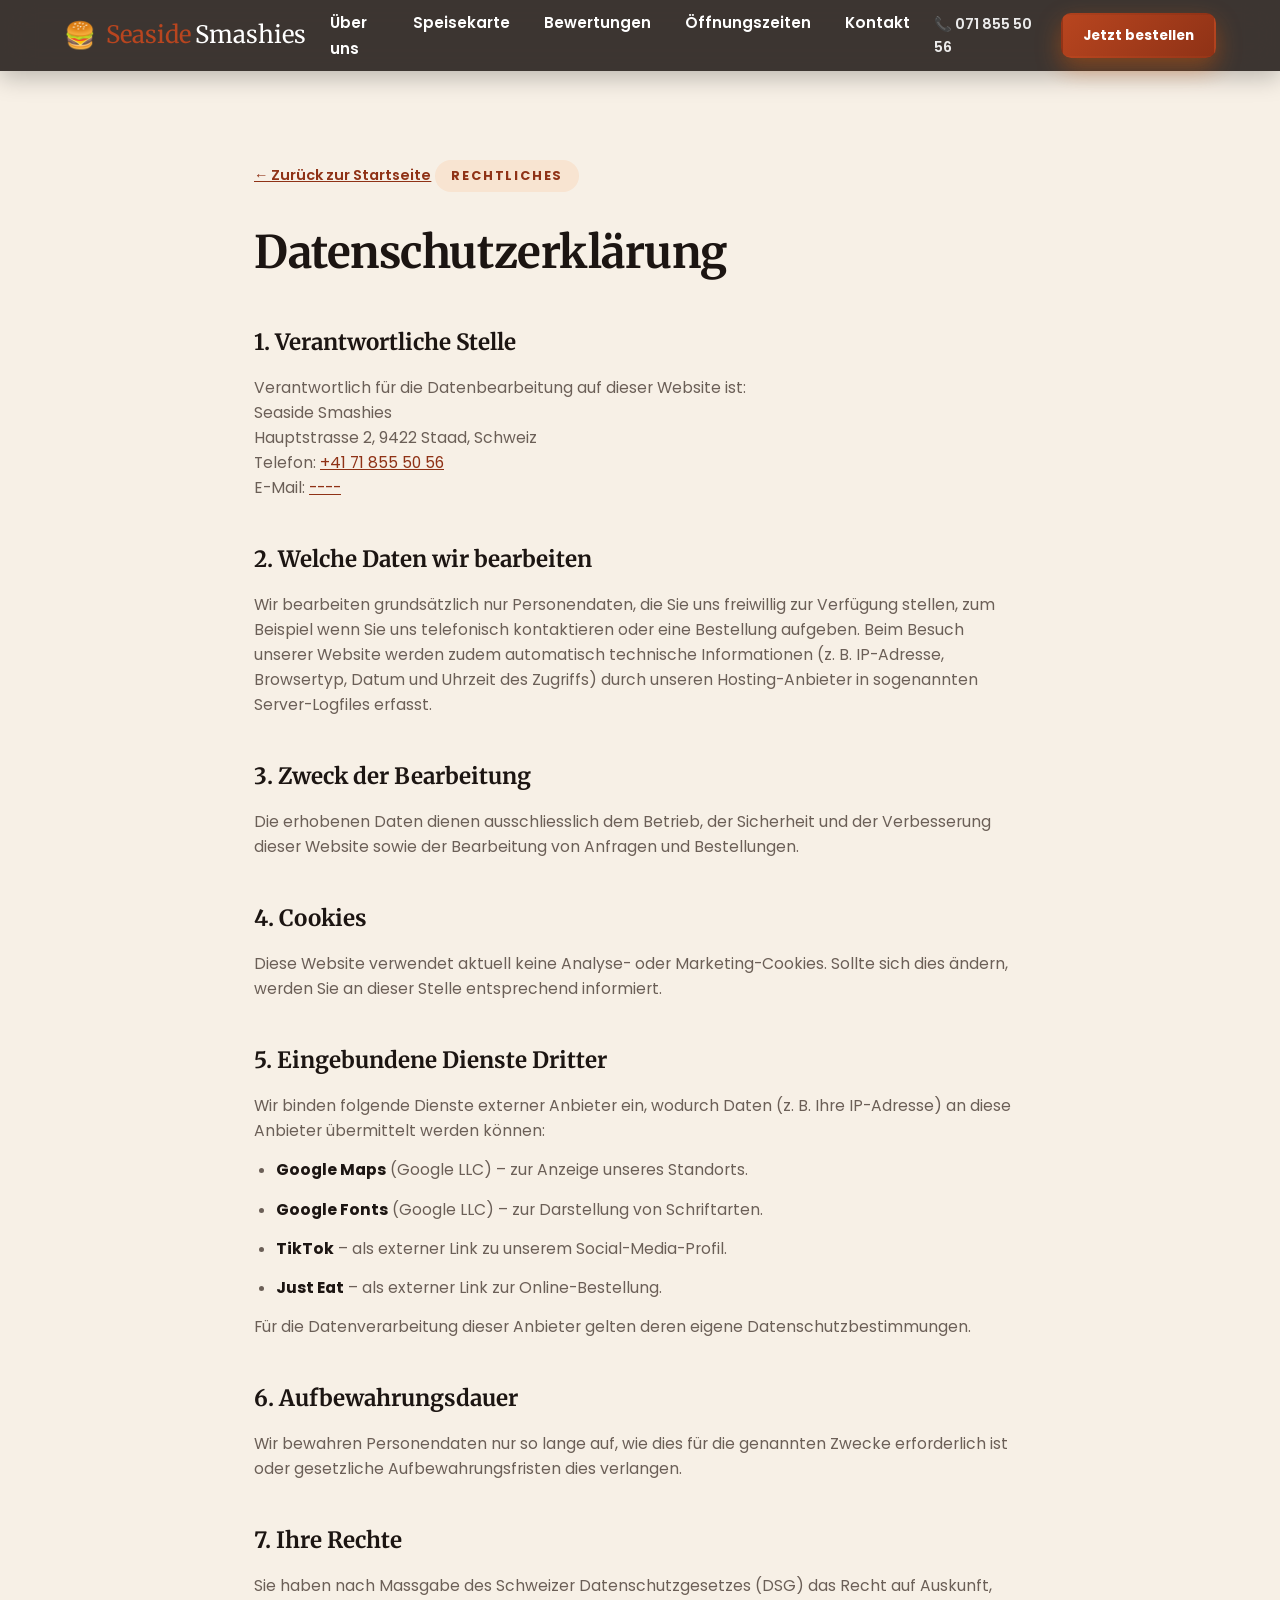
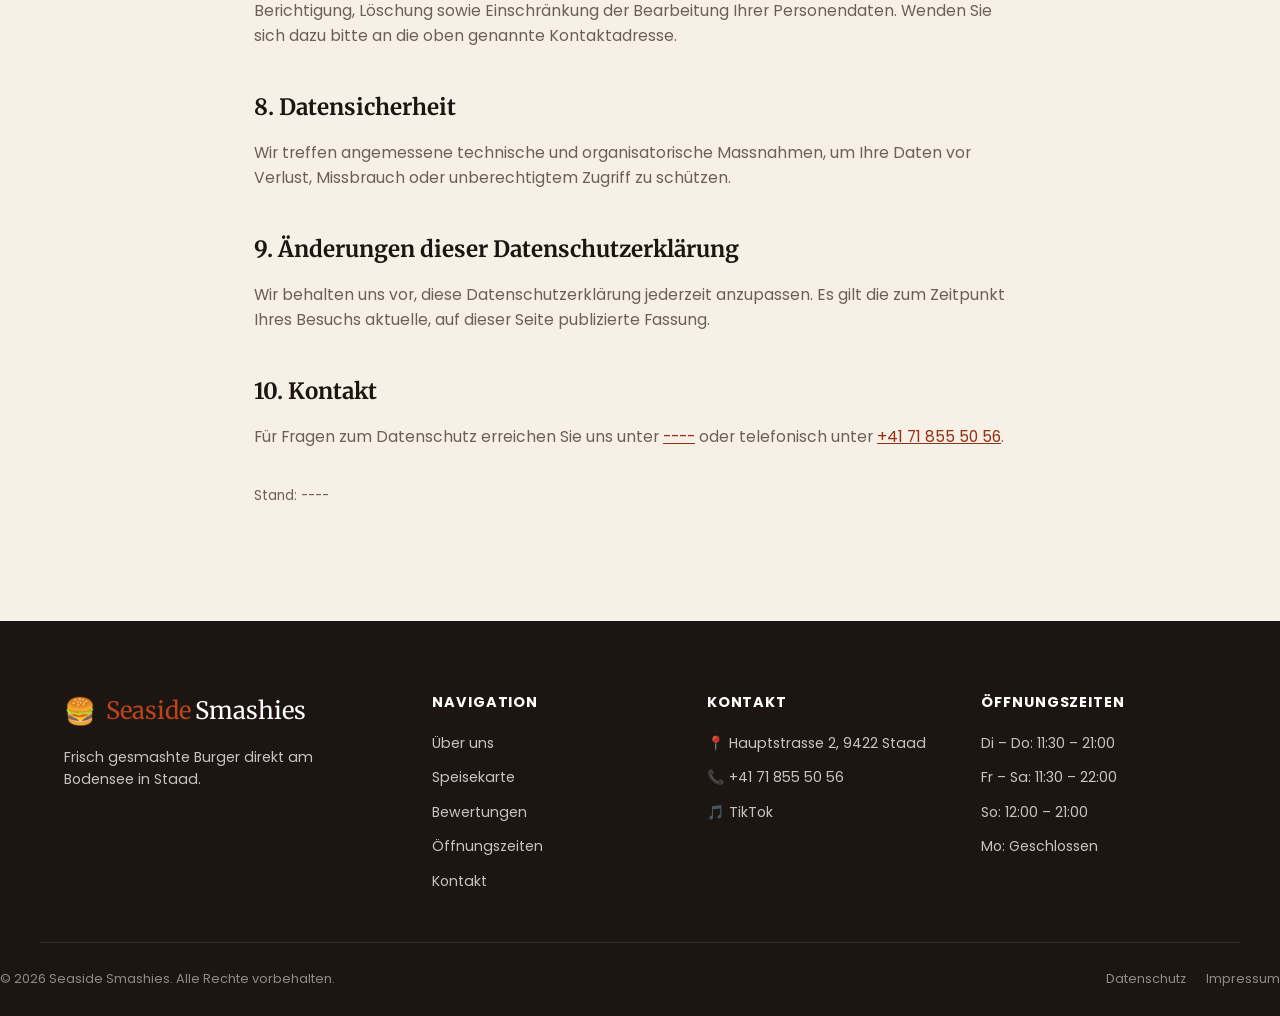
==== datenschutz.html @ 1e84d718 "Add files via upload" ====
<!DOCTYPE html>
<html lang="de">
<head>
  <meta charset="UTF-8" />
  <meta name="viewport" content="width=device-width, initial-scale=1.0" />
  <title>Datenschutzerklärung – Seaside Smashies</title>
  <meta name="description" content="Datenschutzerklärung von Seaside Smashies, Staad, Schweiz." />
  <meta name="robots" content="noindex, follow" />

  <meta name="theme-color" content="#B8451F" />
  <link rel="icon" type="image/svg+xml" href="assets/img/favicon.svg" />

  <link rel="preconnect" href="https://fonts.googleapis.com" />
  <link rel="preconnect" href="https://fonts.gstatic.com" crossorigin />
  <link href="https://fonts.googleapis.com/css2?family=Merriweather:wght@400;700;900&family=Poppins:wght@400;500;600;700;800&display=swap" rel="stylesheet" />

  <link rel="stylesheet" href="assets/css/style.css" />
</head>
<body>

  <!-- ============ HEADER / NAV ============ -->
  <header class="site-header header-solid" id="siteHeader">
    <div class="container header-inner">
      <a href="index.html#top" class="brand">
        <span class="brand-mark">🍔</span>
        <span class="brand-text"><span>Seaside</span>Smashies</span>
      </a>

      <nav class="main-nav" id="mainNav">
        <ul>
          <li><a href="index.html#ueber-uns" class="nav-link">Über uns</a></li>
          <li><a href="index.html#speisekarte" class="nav-link">Speisekarte</a></li>
          <li><a href="index.html#bewertungen" class="nav-link">Bewertungen</a></li>
          <li><a href="index.html#oeffnungszeiten" class="nav-link">Öffnungszeiten</a></li>
          <li><a href="index.html#kontakt" class="nav-link">Kontakt</a></li>
        </ul>
        <a href="index.html#kontakt" class="btn btn-primary mobile-nav-cta">🔥 Jetzt bestellen</a>
      </nav>

      <div class="header-actions">
        <a href="tel:+41718555056" class="header-phone">📞 071 855 50 56</a>
        <a href="index.html#kontakt" class="btn btn-primary btn-sm header-cta">Jetzt bestellen</a>
        <button class="nav-toggle" id="navToggle" aria-label="Menü öffnen" aria-expanded="false">
          <span></span><span></span><span></span>
        </button>
      </div>
    </div>
  </header>

  <!-- ============ DATENSCHUTZ ============ -->
  <section class="legal-page">
    <div class="container">
      <a href="index.html" class="legal-back">← Zurück zur Startseite</a>
      <span class="eyebrow">Rechtliches</span>
      <h1>Datenschutzerklärung</h1>

      <h2>1. Verantwortliche Stelle</h2>
      <p>
        Verantwortlich für die Datenbearbeitung auf dieser Website ist:<br />
        Seaside Smashies<br />
        Hauptstrasse 2, 9422 Staad, Schweiz<br />
        Telefon: <a href="tel:+41718555056">+41 71 855 50 56</a><br />
        E-Mail: <a href="mailto:----">----</a>
      </p>

      <h2>2. Welche Daten wir bearbeiten</h2>
      <p>
        Wir bearbeiten grundsätzlich nur Personendaten, die Sie uns freiwillig zur
        Verfügung stellen, zum Beispiel wenn Sie uns telefonisch kontaktieren oder eine
        Bestellung aufgeben. Beim Besuch unserer Website werden zudem automatisch
        technische Informationen (z. B. IP-Adresse, Browsertyp, Datum und Uhrzeit des
        Zugriffs) durch unseren Hosting-Anbieter in sogenannten Server-Logfiles
        erfasst.
      </p>

      <h2>3. Zweck der Bearbeitung</h2>
      <p>
        Die erhobenen Daten dienen ausschliesslich dem Betrieb, der Sicherheit und der
        Verbesserung dieser Website sowie der Bearbeitung von Anfragen und
        Bestellungen.
      </p>

      <h2>4. Cookies</h2>
      <p>
        Diese Website verwendet aktuell keine Analyse- oder Marketing-Cookies. Sollte
        sich dies ändern, werden Sie an dieser Stelle entsprechend informiert.
      </p>

      <h2>5. Eingebundene Dienste Dritter</h2>
      <p>
        Wir binden folgende Dienste externer Anbieter ein, wodurch Daten (z. B. Ihre
        IP-Adresse) an diese Anbieter übermittelt werden können:
      </p>
      <ul>
        <li><strong>Google Maps</strong> (Google LLC) – zur Anzeige unseres Standorts.</li>
        <li><strong>Google Fonts</strong> (Google LLC) – zur Darstellung von Schriftarten.</li>
        <li><strong>TikTok</strong> – als externer Link zu unserem Social-Media-Profil.</li>
        <li><strong>Just Eat</strong> – als externer Link zur Online-Bestellung.</li>
      </ul>
      <p>
        Für die Datenverarbeitung dieser Anbieter gelten deren eigene
        Datenschutzbestimmungen.
      </p>

      <h2>6. Aufbewahrungsdauer</h2>
      <p>
        Wir bewahren Personendaten nur so lange auf, wie dies für die genannten Zwecke
        erforderlich ist oder gesetzliche Aufbewahrungsfristen dies verlangen.
      </p>

      <h2>7. Ihre Rechte</h2>
      <p>
        Sie haben nach Massgabe des Schweizer Datenschutzgesetzes (DSG) das Recht auf
        Auskunft, Berichtigung, Löschung sowie Einschränkung der Bearbeitung Ihrer
        Personendaten. Wenden Sie sich dazu bitte an die oben genannte Kontaktadresse.
      </p>

      <h2>8. Datensicherheit</h2>
      <p>
        Wir treffen angemessene technische und organisatorische Massnahmen, um Ihre
        Daten vor Verlust, Missbrauch oder unberechtigtem Zugriff zu schützen.
      </p>

      <h2>9. Änderungen dieser Datenschutzerklärung</h2>
      <p>
        Wir behalten uns vor, diese Datenschutzerklärung jederzeit anzupassen. Es gilt
        die zum Zeitpunkt Ihres Besuchs aktuelle, auf dieser Seite publizierte Fassung.
      </p>

      <h2>10. Kontakt</h2>
      <p>
        Für Fragen zum Datenschutz erreichen Sie uns unter
        <a href="mailto:----">----</a> oder telefonisch unter
        <a href="tel:+41718555056">+41 71 855 50 56</a>.
      </p>

      <p style="margin-top: 36px; font-size: 0.85rem;">Stand: ----</p>
    </div>
  </section>

  <!-- ============ FOOTER ============ -->
  <footer class="site-footer">
    <div class="container footer-inner">
      <div class="footer-brand">
        <a href="index.html#top" class="brand">
          <span class="brand-mark">🍔</span>
          <span class="brand-text"><span>Seaside</span>Smashies</span>
        </a>
        <p>Frisch gesmashte Burger direkt am Bodensee in Staad.</p>
      </div>

      <div class="footer-col">
        <h4>Navigation</h4>
        <ul>
          <li><a href="index.html#ueber-uns">Über uns</a></li>
          <li><a href="index.html#speisekarte">Speisekarte</a></li>
          <li><a href="index.html#bewertungen">Bewertungen</a></li>
          <li><a href="index.html#oeffnungszeiten">Öffnungszeiten</a></li>
          <li><a href="index.html#kontakt">Kontakt</a></li>
        </ul>
      </div>

      <div class="footer-col">
        <h4>Kontakt</h4>
        <ul>
          <li>📍 Hauptstrasse 2, 9422 Staad</li>
          <li>📞 <a href="tel:+41718555056">+41 71 855 50 56</a></li>
          <li>🎵 <a href="https://www.tiktok.com/@seasidesmashies" target="_blank" rel="noopener">TikTok</a></li>
        </ul>
      </div>

      <div class="footer-col">
        <h4>Öffnungszeiten</h4>
        <ul>
          <li>Di – Do: 11:30 – 21:00</li>
          <li>Fr – Sa: 11:30 – 22:00</li>
          <li>So: 12:00 – 21:00</li>
          <li>Mo: Geschlossen</li>
        </ul>
      </div>
    </div>
    <div class="footer-bottom">
      <p>&copy; <span id="year"></span> Seaside Smashies. Alle Rechte vorbehalten.</p>
      <div class="footer-legal">
        <a href="datenschutz.html">Datenschutz</a>
        <a href="impressum.html">Impressum</a>
      </div>
    </div>
  </footer>

  <button id="backToTop" class="back-to-top" aria-label="Nach oben scrollen">↑</button>

  <script src="assets/js/main.js"></script>
</body>
</html>
---- assets/css/style.css ----
/* ==========================================================================
   Seaside Smashies — Premium Smashburger Website
   ========================================================================== */

:root {
  --orange: #b8451f;
  --orange-dark: #8f3216;
  --orange-light: #e0876a;
  --yellow: #d9a441;
  --black: #1c1512;
  --black-soft: #241a16;
  --white: #ffffff;
  --cream: #f7f0e6;
  --gray: #6b5f57;
  --gray-light: #ece3d6;

  --font-display: 'Merriweather', serif;
  --font-body: 'Poppins', sans-serif;

  --radius-sm: 10px;
  --radius-md: 18px;
  --radius-lg: 28px;
  --radius-btn: 10px;

  --shadow-soft: 0 10px 30px rgba(0, 0, 0, 0.12);
  --shadow-strong: 0 20px 50px rgba(0, 0, 0, 0.25);

  --container-width: 1200px;
}

* { box-sizing: border-box; margin: 0; padding: 0; }

html { scroll-behavior: smooth; }

body {
  font-family: var(--font-body);
  color: var(--black);
  background: var(--white);
  line-height: 1.6;
  overflow-x: hidden;
  -webkit-font-smoothing: antialiased;
}

img { max-width: 100%; display: block; }

a { text-decoration: none; color: inherit; }

ul { list-style: none; }

.container {
  width: 100%;
  max-width: var(--container-width);
  margin: 0 auto;
  padding: 0 24px;
}

.section { padding: 110px 0; }

.hidden { display: none !important; }

.eyebrow {
  display: inline-block;
  font-weight: 700;
  letter-spacing: 0.14em;
  text-transform: uppercase;
  font-size: 0.8rem;
  color: var(--orange-dark);
  background: rgba(255, 122, 26, 0.1);
  padding: 6px 16px;
  border-radius: 999px;
  margin-bottom: 16px;
}

.section-title {
  font-family: var(--font-display);
  font-weight: 700;
  font-size: clamp(2rem, 4vw, 3rem);
  letter-spacing: -0.01em;
  line-height: 1.15;
  margin-bottom: 16px;
  color: var(--black);
}

.section-sub {
  color: var(--gray);
  font-size: 1.05rem;
  max-width: 600px;
}

.section-head { text-align: center; margin: 0 auto 56px; max-width: 700px; }
.section-head .section-sub { margin: 0 auto; }

/* ---------------- Buttons ---------------- */
.btn {
  display: inline-flex;
  align-items: center;
  gap: 8px;
  justify-content: center;
  font-weight: 700;
  font-size: 0.95rem;
  padding: 15px 30px;
  border-radius: var(--radius-btn);
  border: 2px solid transparent;
  cursor: pointer;
  transition: transform 0.25s ease, box-shadow 0.25s ease, background 0.25s ease, color 0.25s ease;
  white-space: nowrap;
}

.btn-primary {
  background: linear-gradient(135deg, var(--orange) 0%, var(--orange-dark) 100%);
  color: var(--white);
  box-shadow: 0 10px 25px rgba(232, 93, 4, 0.4);
}

.btn-primary:hover {
  transform: translateY(-3px) scale(1.02);
  box-shadow: 0 16px 34px rgba(232, 93, 4, 0.5);
}

.btn-outline {
  background: transparent;
  border-color: var(--black);
  color: var(--black);
}

.btn-outline:hover {
  background: var(--black);
  color: var(--white);
  transform: translateY(-3px);
}

.btn-lg { padding: 18px 36px; font-size: 1.05rem; }
.btn-sm { padding: 10px 20px; font-size: 0.85rem; }

.btn-tiktok {
  background: var(--black);
  color: var(--white);
  box-shadow: 0 10px 25px rgba(0, 0, 0, 0.3);
}
.btn-tiktok:hover { transform: translateY(-3px) scale(1.02); background: #000; }

/* ---------------- Header ---------------- */
.site-header {
  position: fixed;
  top: 0; left: 0; right: 0;
  z-index: 1000;
  padding: 18px 0;
  transition: background 0.3s ease, padding 0.3s ease, box-shadow 0.3s ease;
}

.site-header.scrolled,
.site-header.header-solid {
  padding: 10px 0;
  background: rgba(28, 21, 18, 0.85);
  backdrop-filter: blur(16px) saturate(140%);
  -webkit-backdrop-filter: blur(16px) saturate(140%);
  box-shadow: 0 6px 24px rgba(0, 0, 0, 0.25);
}

.header-inner {
  display: flex;
  align-items: center;
  justify-content: space-between;
  gap: 24px;
}

.brand {
  display: flex;
  align-items: center;
  gap: 10px;
  font-family: var(--font-display);
  font-size: 1.5rem;
  color: var(--white);
}

.brand-mark { font-size: 1.6rem; }

.brand-text span {
  color: var(--orange);
  margin-right: 4px;
}

.main-nav ul {
  display: flex;
  gap: 34px;
}

.nav-link {
  color: var(--white);
  font-weight: 600;
  font-size: 0.95rem;
  position: relative;
  padding: 6px 0;
  transition: color 0.2s ease;
}

.nav-link::after {
  content: '';
  position: absolute;
  left: 0; bottom: 0;
  width: 0;
  height: 2px;
  background: var(--orange);
  transition: width 0.25s ease;
}

.nav-link:hover { color: var(--orange-light); }
.nav-link:hover::after { width: 100%; }

.header-actions {
  display: flex;
  align-items: center;
  gap: 18px;
}

.header-phone {
  color: var(--white);
  font-weight: 600;
  font-size: 0.9rem;
  opacity: 0.9;
}

.header-phone:hover { opacity: 1; color: var(--orange-light); }

.nav-toggle {
  display: none;
  flex-direction: column;
  gap: 5px;
  background: transparent;
  border: none;
  cursor: pointer;
  padding: 6px;
}

.nav-toggle span {
  width: 26px;
  height: 3px;
  background: var(--white);
  border-radius: 3px;
  transition: transform 0.3s ease, opacity 0.3s ease;
}

.mobile-nav-cta { display: none; }

/* ---------------- Hero ---------------- */
.hero {
  position: relative;
  min-height: 100vh;
  display: flex;
  align-items: center;
  padding: 140px 0 80px;
  overflow: hidden;
}

.hero-bg {
  position: absolute;
  inset: 0;
  z-index: 0;
  background:
    radial-gradient(ellipse 900px 650px at 82% 18%, rgba(184, 69, 31, 0.4) 0%, rgba(184, 69, 31, 0) 62%),
    radial-gradient(ellipse 700px 550px at 90% 78%, rgba(217, 164, 65, 0.22) 0%, rgba(217, 164, 65, 0) 60%),
    radial-gradient(ellipse 600px 500px at 12% 85%, rgba(184, 69, 31, 0.16) 0%, rgba(184, 69, 31, 0) 60%),
    linear-gradient(155deg, #2a1c15 0%, #1c1512 55%, #100b09 100%);
}

.hero-overlay {
  position: absolute;
  inset: 0;
  z-index: 1;
  background: linear-gradient(100deg, rgba(16, 11, 9, 0.94) 0%, rgba(16, 11, 9, 0.72) 38%, rgba(16, 11, 9, 0.25) 68%, rgba(16, 11, 9, 0.15) 100%);
}

.hero-inner {
  position: relative;
  z-index: 2;
}

.hero-badges {
  display: flex;
  gap: 12px;
  margin-bottom: 24px;
}

.pill {
  background: rgba(184, 69, 31, 0.16);
  border: 1px solid rgba(184, 69, 31, 0.4);
  color: var(--cream);
  padding: 8px 18px;
  border-radius: 999px;
  font-size: 0.82rem;
  font-weight: 600;
  backdrop-filter: blur(6px);
}

.hero-title {
  font-family: var(--font-display);
  font-weight: 900;
  font-size: clamp(2.4rem, 6vw, 4.2rem);
  color: var(--white);
  line-height: 1.15;
  letter-spacing: -0.01em;
  margin-bottom: 22px;
}

.text-outline {
  color: var(--orange-light);
}

.text-gradient {
  color: var(--white);
}

.hero-subtitle {
  color: rgba(255, 255, 255, 0.78);
  font-size: 1.1rem;
  max-width: 480px;
  margin-bottom: 34px;
}

.hero-cta {
  display: flex;
  gap: 18px;
  flex-wrap: wrap;
  margin-bottom: 40px;
}

.hero .btn-outline {
  border-color: rgba(255, 255, 255, 0.5);
  color: var(--white);
}
.hero .btn-outline:hover { background: var(--white); color: var(--black); }

.hero-facts {
  display: flex;
  flex-wrap: wrap;
  gap: 14px 26px;
}

.hero-facts li {
  color: rgba(255, 255, 255, 0.85);
  font-size: 0.92rem;
  font-weight: 600;
}

.hero-copy { max-width: 640px; }

.hero-review-card {
  position: absolute;
  bottom: 9%;
  right: 6%;
  z-index: 2;
  background: rgba(28, 21, 18, 0.9);
  border: 1px solid rgba(255, 255, 255, 0.12);
  backdrop-filter: blur(10px);
  border-radius: var(--radius-md);
  padding: 18px 22px;
  max-width: 260px;
  box-shadow: var(--shadow-strong);
}

.hero-review-card .stars {
  color: var(--yellow);
  letter-spacing: 2px;
  font-size: 0.9rem;
  margin-bottom: 8px;
}

.hero-review-card p {
  color: var(--cream);
  font-family: var(--font-display);
  font-style: italic;
  font-size: 0.95rem;
  line-height: 1.4;
  margin-bottom: 10px;
}

.hero-review-card span {
  display: flex;
  align-items: center;
  justify-content: space-between;
  font-size: 0.78rem;
  color: rgba(247, 240, 230, 0.6);
}

.hero-review-card span b {
  color: var(--orange-light);
}

.scroll-cue {
  position: absolute;
  bottom: 30px;
  left: 50%;
  transform: translateX(-50%);
  width: 26px;
  height: 42px;
  border: 2px solid rgba(255, 255, 255, 0.4);
  border-radius: 20px;
  z-index: 2;
}

.scroll-cue span {
  position: absolute;
  top: 8px;
  left: 50%;
  transform: translateX(-50%);
  width: 4px;
  height: 8px;
  background: var(--orange);
  border-radius: 4px;
  animation: scrollcue 1.6s ease-in-out infinite;
}

@keyframes scrollcue {
  0% { opacity: 1; top: 8px; }
  100% { opacity: 0; top: 22px; }
}

/* ---------------- Reveal animation ---------------- */
.reveal {
  opacity: 0;
  transform: translateY(30px);
  transition: opacity 0.7s ease, transform 0.7s ease;
}
.reveal.in-view { opacity: 1; transform: translateY(0); }

/* ---------------- About ---------------- */
.about { background: var(--cream); }

.about-inner {
  display: grid;
  grid-template-columns: 0.85fr 1.15fr;
  gap: 60px;
  align-items: center;
}

.about-media { position: relative; }

.about-frame {
  aspect-ratio: 1 / 1;
  border-radius: var(--radius-lg);
  background: linear-gradient(135deg, var(--orange) 0%, var(--orange-dark) 100%);
  display: flex;
  align-items: center;
  justify-content: center;
  box-shadow: var(--shadow-strong);
  position: relative;
  overflow: hidden;
}

.about-frame::before {
  content: '';
  position: absolute;
  inset: 0;
  background: radial-gradient(circle at 30% 20%, rgba(255,255,255,0.25), transparent 60%);
}

.about-emoji { font-size: 6rem; filter: drop-shadow(0 10px 20px rgba(0,0,0,0.25)); }

.about-stat-card {
  position: absolute;
  bottom: -24px;
  right: -20px;
  background: var(--black);
  color: var(--white);
  padding: 22px 26px;
  border-radius: var(--radius-md);
  box-shadow: var(--shadow-strong);
  min-width: 200px;
}

.about-stat-card strong {
  display: block;
  font-family: var(--font-display);
  font-weight: 700;
  font-size: 2.2rem;
  color: var(--orange-light);
}

.about-stat-card span { font-size: 0.82rem; color: rgba(255,255,255,0.75); }

.about-copy p { color: var(--gray); margin-bottom: 16px; max-width: 560px; }

.about-features {
  margin-top: 34px;
  display: grid;
  grid-template-columns: 1fr 1fr;
  gap: 22px;
}

.feature { display: flex; gap: 14px; align-items: flex-start; }

.feature-icon {
  font-size: 1.4rem;
  background: rgba(184, 69, 31, 0.1);
  border-radius: 50%;
  width: 48px;
  height: 48px;
  display: flex;
  align-items: center;
  justify-content: center;
  flex-shrink: 0;
}

.feature h3 { font-family: var(--font-display); font-weight: 700; font-size: 1.05rem; margin-bottom: 4px; }
.feature p { font-size: 0.86rem; color: var(--gray); margin: 0; }

/* ---------------- Menu ---------------- */
.menu-section {
  background:
    radial-gradient(rgba(255,255,255,0.03) 1px, transparent 1px) 0 0/22px 22px,
    var(--black);
}

.menu-section .section-title { color: var(--cream); }
.menu-section .section-sub { color: rgba(247, 240, 230, 0.6); }
.menu-section .eyebrow { background: rgba(184, 69, 31, 0.18); color: var(--orange-light); }

.menu-tabs {
  display: flex;
  justify-content: center;
  gap: 10px;
  margin-bottom: 46px;
  flex-wrap: wrap;
}

.menu-tab {
  background: rgba(255, 255, 255, 0.05);
  border: 1px solid rgba(255, 255, 255, 0.1);
  padding: 11px 22px;
  border-radius: var(--radius-btn);
  font-weight: 600;
  font-size: 0.88rem;
  cursor: pointer;
  transition: background 0.25s ease, color 0.25s ease, border-color 0.25s ease;
  color: rgba(247, 240, 230, 0.8);
}

.menu-tab:hover { border-color: rgba(184, 69, 31, 0.5); color: var(--cream); }

.menu-tab.active {
  background: var(--orange);
  border-color: var(--orange);
  color: var(--white);
}

.menu-grid {
  display: grid;
  grid-template-columns: repeat(3, 1fr);
  gap: 22px;
}

.menu-card {
  background: rgba(255, 255, 255, 0.04);
  border: 1px solid rgba(255, 255, 255, 0.08);
  border-top: 3px solid var(--orange);
  border-radius: var(--radius-sm);
  padding: 26px 28px;
  transition: transform 0.3s ease, background 0.3s ease;
}

.menu-card:hover {
  transform: translateY(-4px);
  background: rgba(255, 255, 255, 0.06);
}

.menu-card-top { display: none; }

.menu-tag {
  background: rgba(184, 69, 31, 0.18);
  color: var(--orange-light);
  font-size: 0.72rem;
  font-weight: 700;
  padding: 5px 12px;
  border-radius: 999px;
  letter-spacing: 0.03em;
}

.menu-card h3 {
  font-family: var(--font-display);
  font-weight: 700;
  font-size: 1.15rem;
  color: var(--cream);
  margin-bottom: 8px;
}

.menu-card p { color: rgba(247, 240, 230, 0.55); font-size: 0.86rem; }

.menu-price {
  margin-top: 16px;
  font-family: var(--font-display);
  font-weight: 700;
  font-size: 1.3rem;
  color: var(--orange-light);
}

/* ---------------- Reviews ---------------- */
.reviews-section { background: var(--black); color: var(--white); }
.reviews-section .section-sub { color: rgba(255,255,255,0.65); }

.rating-row {
  display: flex;
  justify-content: center;
  gap: 24px;
  margin-top: 26px;
  flex-wrap: wrap;
}

.rating-card {
  display: flex;
  align-items: center;
  gap: 14px;
  background: rgba(255,255,255,0.06);
  border: 1px solid rgba(255,255,255,0.12);
  padding: 16px 24px;
  border-radius: var(--radius-md);
}

.rating-score {
  font-family: var(--font-display);
  font-weight: 700;
  font-size: 2rem;
  color: var(--yellow);
}

.rating-card .stars { color: var(--yellow); letter-spacing: 2px; }
.rating-card span { font-size: 0.82rem; color: rgba(255,255,255,0.7); }

.testimonial-grid {
  display: grid;
  grid-template-columns: repeat(3, 1fr);
  gap: 26px;
}

.testimonial-card {
  background: rgba(255,255,255,0.05);
  border: 1px solid rgba(255,255,255,0.1);
  border-radius: var(--radius-md);
  padding: 30px;
  transition: transform 0.3s ease, background 0.3s ease;
}

.testimonial-card:hover {
  transform: translateY(-6px);
  background: rgba(255,255,255,0.08);
}

.testimonial-card .stars { color: var(--yellow); letter-spacing: 2px; margin-bottom: 14px; }
.testimonial-card p { color: rgba(255,255,255,0.85); margin-bottom: 18px; font-size: 0.95rem; }
.testimonial-name { font-size: 0.82rem; color: var(--orange-light); font-weight: 600; }

/* ---------------- Hours ---------------- */
.hours-section { background: var(--cream); }

.hours-inner {
  display: grid;
  grid-template-columns: 1.1fr 0.9fr;
  gap: 60px;
  align-items: center;
}

.hours-table {
  width: 100%;
  border-collapse: collapse;
  margin-top: 30px;
  background: var(--white);
  border-radius: var(--radius-md);
  overflow: hidden;
  box-shadow: var(--shadow-soft);
}

.hours-table td {
  padding: 16px 24px;
  border-bottom: 1px solid var(--gray-light);
  font-weight: 600;
}

.hours-table td:last-child { text-align: right; color: var(--gray); font-weight: 500; }
.hours-table tr:last-child td { border-bottom: none; }
.hours-table tr.highlight { background: rgba(255, 122, 26, 0.08); }
.hours-table tr.highlight td:last-child { color: var(--orange-dark); font-weight: 700; }

.hours-note { margin-top: 14px; font-size: 0.8rem; color: var(--gray); }

.hours-card {
  background: linear-gradient(150deg, var(--black) 0%, #3a2015 100%);
  color: var(--white);
  border-radius: var(--radius-lg);
  padding: 46px 38px;
  text-align: center;
  box-shadow: var(--shadow-strong);
}

.hours-card-emoji { font-size: 3rem; display: block; margin-bottom: 16px; }
.hours-card h3 { font-family: var(--font-display); font-weight: 700; font-size: 1.6rem; margin-bottom: 10px; }
.hours-card p { color: rgba(255,255,255,0.7); margin-bottom: 26px; font-size: 0.92rem; }

/* ---------------- Contact ---------------- */
.contact-grid {
  display: grid;
  grid-template-columns: 0.9fr 1.1fr;
  gap: 40px;
  align-items: stretch;
}

.contact-info { display: flex; flex-direction: column; gap: 18px; }

.info-card {
  display: flex;
  align-items: center;
  gap: 18px;
  background: var(--cream);
  border-radius: var(--radius-md);
  padding: 20px 24px;
}

.info-icon {
  font-size: 1.4rem;
  width: 48px;
  height: 48px;
  background: rgba(184, 69, 31, 0.1);
  border-radius: 50%;
  display: flex;
  align-items: center;
  justify-content: center;
  flex-shrink: 0;
}

.info-card h3 { font-family: var(--font-display); font-weight: 700; font-size: 1rem; margin-bottom: 2px; }
.info-card p { color: var(--gray); font-size: 0.9rem; }
.info-card a:hover { color: var(--orange-dark); }

.contact-ctas {
  display: flex;
  gap: 14px;
  flex-wrap: wrap;
  margin-top: 8px;
}

.map-wrap {
  min-height: 400px;
  border-radius: var(--radius-lg);
  overflow: hidden;
  box-shadow: var(--shadow-strong);
}

/* ---------------- Social ---------------- */
.social-section {
  background: linear-gradient(135deg, var(--orange) 0%, var(--orange-dark) 100%);
  text-align: center;
  color: var(--white);
}

.social-inner { max-width: 620px; margin: 0 auto; }
.social-section .eyebrow { background: rgba(255,255,255,0.18); color: var(--white); }
.social-section .section-title { color: var(--white); }
.social-inner p { color: rgba(255,255,255,0.9); margin-bottom: 30px; }

/* ---------------- Legal pages ---------------- */
.legal-page {
  padding: 160px 0 100px;
  background: var(--cream);
}

.legal-page .container { max-width: 820px; }

.legal-page .eyebrow { margin-bottom: 18px; }

.legal-page h1 {
  font-family: var(--font-display);
  font-weight: 700;
  font-size: clamp(2rem, 4vw, 2.8rem);
  letter-spacing: -0.01em;
  margin-bottom: 36px;
  color: var(--black);
}

.legal-page h2 {
  font-family: var(--font-display);
  font-weight: 700;
  font-size: 1.4rem;
  margin: 42px 0 14px;
  color: var(--black);
}

.legal-page h2:first-of-type { margin-top: 0; }

.legal-page p, .legal-page li {
  color: var(--gray);
  font-size: 0.98rem;
  margin-bottom: 14px;
}

.legal-page ul { padding-left: 22px; list-style: disc; margin-bottom: 14px; }
.legal-page a { color: var(--orange-dark); text-decoration: underline; }
.legal-page a:hover { color: var(--orange); }

.legal-page strong { color: var(--black); }

.legal-back {
  display: inline-flex;
  align-items: center;
  gap: 8px;
  margin-bottom: 30px;
  font-weight: 600;
  font-size: 0.9rem;
  color: var(--orange-dark);
}
.legal-back:hover { color: var(--orange); }

/* ---------------- Footer ---------------- */
.site-footer { background: var(--black); color: rgba(255,255,255,0.75); padding: 70px 0 0; }

.footer-inner {
  display: grid;
  grid-template-columns: 1.4fr 1fr 1fr 1fr;
  gap: 40px;
  padding-bottom: 50px;
  border-bottom: 1px solid rgba(255,255,255,0.1);
}

.footer-brand .brand { color: var(--white); margin-bottom: 14px; }
.footer-brand p { font-size: 0.88rem; max-width: 260px; }

.footer-col h4 {
  color: var(--white);
  font-size: 0.9rem;
  text-transform: uppercase;
  letter-spacing: 0.06em;
  margin-bottom: 18px;
}

.footer-col ul { display: flex; flex-direction: column; gap: 12px; font-size: 0.88rem; }
.footer-col a:hover { color: var(--orange-light); }

.footer-bottom {
  display: flex;
  align-items: center;
  justify-content: space-between;
  gap: 16px;
  flex-wrap: wrap;
  padding: 26px 0;
  font-size: 0.8rem;
  color: rgba(255,255,255,0.5);
}

.footer-legal { display: flex; gap: 20px; }
.footer-legal a { color: rgba(255,255,255,0.5); }
.footer-legal a:hover { color: var(--orange-light); }

@media (max-width: 640px) {
  .footer-bottom { justify-content: center; text-align: center; }
}

/* ---------------- Back to top ---------------- */
.back-to-top {
  position: fixed;
  bottom: 28px;
  right: 28px;
  width: 48px;
  height: 48px;
  border-radius: 50%;
  border: none;
  background: linear-gradient(135deg, var(--orange) 0%, var(--orange-dark) 100%);
  color: var(--white);
  font-size: 1.2rem;
  cursor: pointer;
  box-shadow: var(--shadow-strong);
  opacity: 0;
  visibility: hidden;
  transform: translateY(10px);
  transition: opacity 0.3s ease, transform 0.3s ease, visibility 0.3s ease;
  z-index: 900;
}

.back-to-top.visible { opacity: 1; visibility: visible; transform: translateY(0); }
.back-to-top:hover { transform: translateY(-4px) scale(1.05); }

/* ---------------- Responsive ---------------- */
@media (max-width: 1024px) {
  .main-nav { display: none; }
  .header-phone { display: none; }
  .header-cta { display: none; }
  .nav-toggle { display: flex; }

  .main-nav.open {
    display: block;
    position: absolute;
    top: 100%;
    left: 0;
    right: 0;
    background: rgba(13,13,13,0.97);
    backdrop-filter: blur(16px);
    padding: 20px 24px 30px;
  }

  .main-nav.open ul { flex-direction: column; gap: 4px; }
  .main-nav.open .nav-link { display: block; padding: 12px 0; border-bottom: 1px solid rgba(255,255,255,0.08); }
  .main-nav.open .mobile-nav-cta { display: flex; width: 100%; margin-top: 18px; }

  .hero { flex-direction: column; }
  .hero-copy { text-align: center; margin: 0 auto; }
  .hero-badges, .hero-cta, .hero-facts { justify-content: center; }
  .hero-review-card {
    position: static;
    width: 100%;
    max-width: 320px;
    margin: 28px auto 0;
  }
  .about-inner, .hours-inner, .contact-grid { grid-template-columns: 1fr; }
  .about-media { max-width: 380px; margin: 0 auto 40px; }
  .testimonial-grid { grid-template-columns: 1fr 1fr; }
  .menu-grid { grid-template-columns: repeat(2, 1fr); }
  .footer-inner { grid-template-columns: 1fr 1fr; }
}

@media (max-width: 640px) {
  .section { padding: 76px 0; }
  .testimonial-grid { grid-template-columns: 1fr; }
  .menu-grid { grid-template-columns: 1fr; }
  .about-features { grid-template-columns: 1fr; }
  .footer-inner { grid-template-columns: 1fr; text-align: left; }
  .rating-row { flex-direction: column; align-items: stretch; }
  .hero { padding-top: 120px; }
  .hero-review-card { max-width: 300px; }
}

@media (prefers-reduced-motion: reduce) {
  * { animation-duration: 0.001ms !important; animation-iteration-count: 1 !important; transition-duration: 0.001ms !important; }
  html { scroll-behavior: auto; }
}
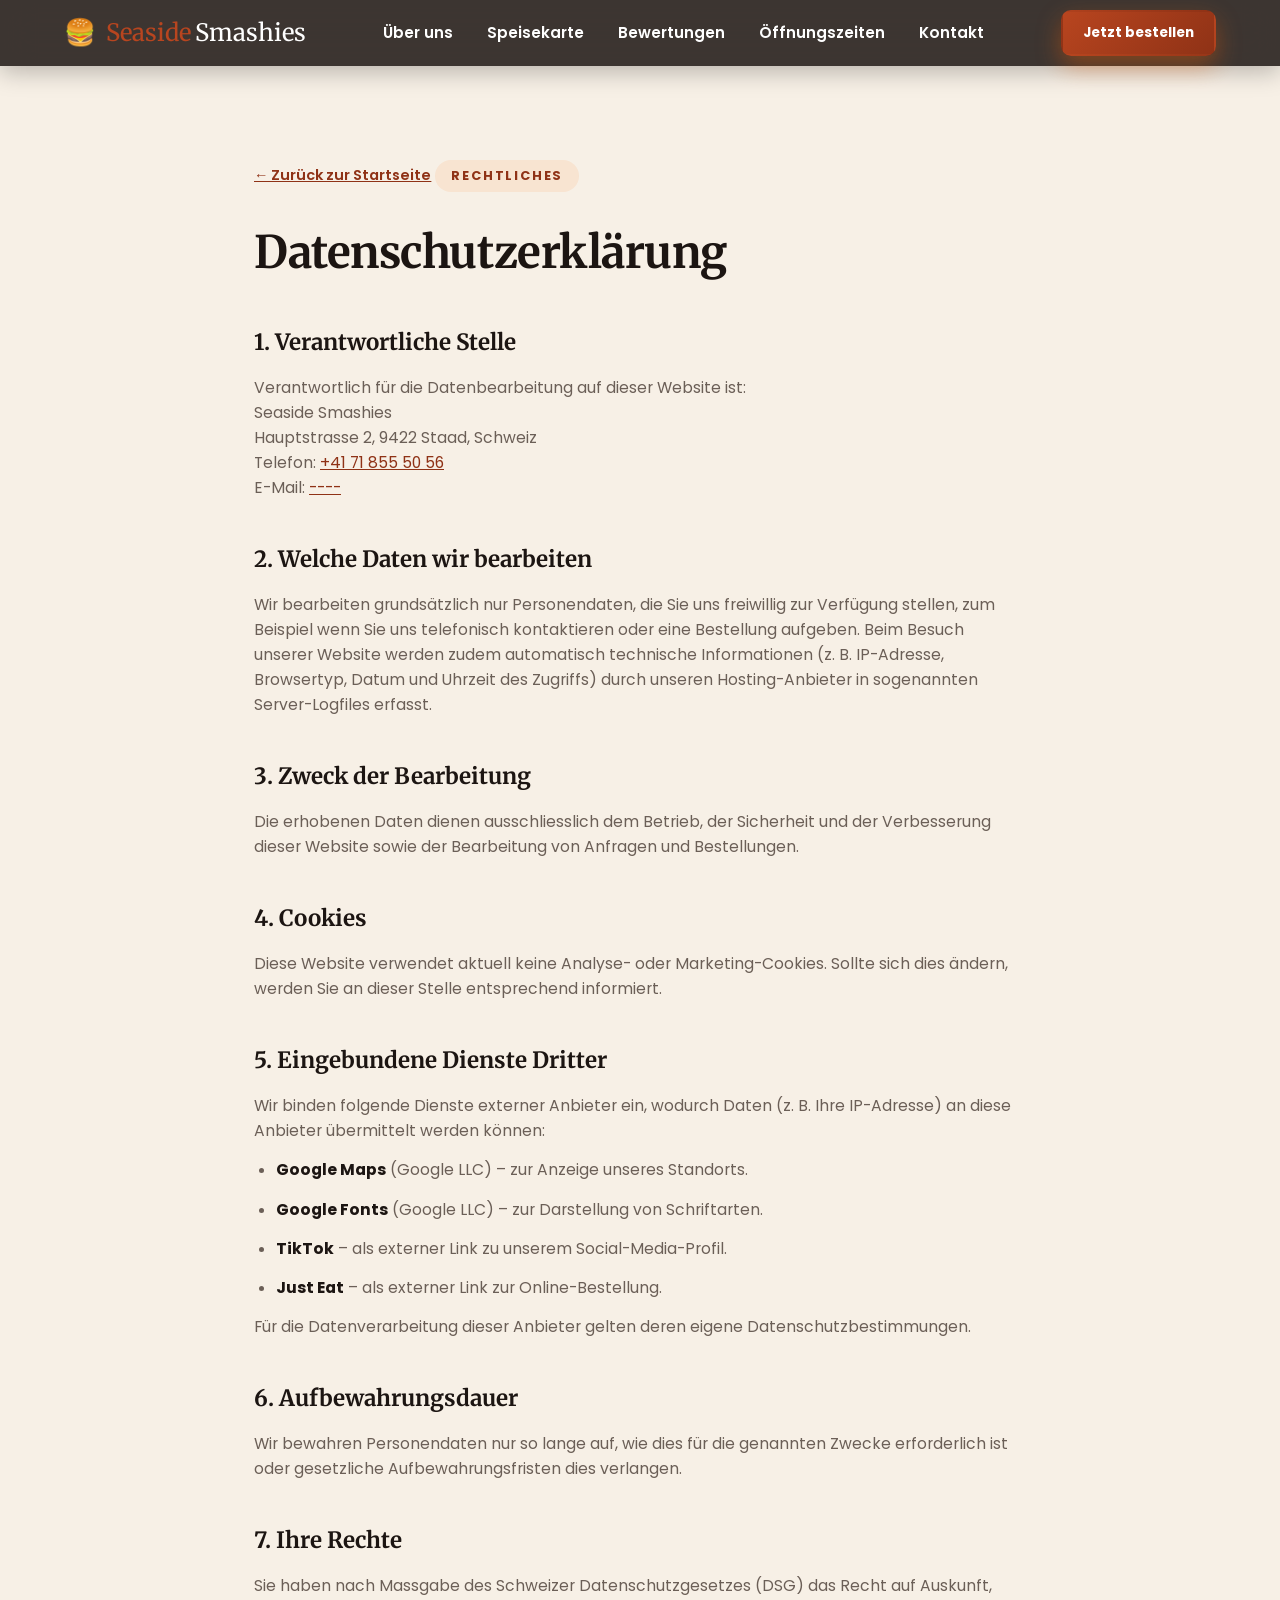
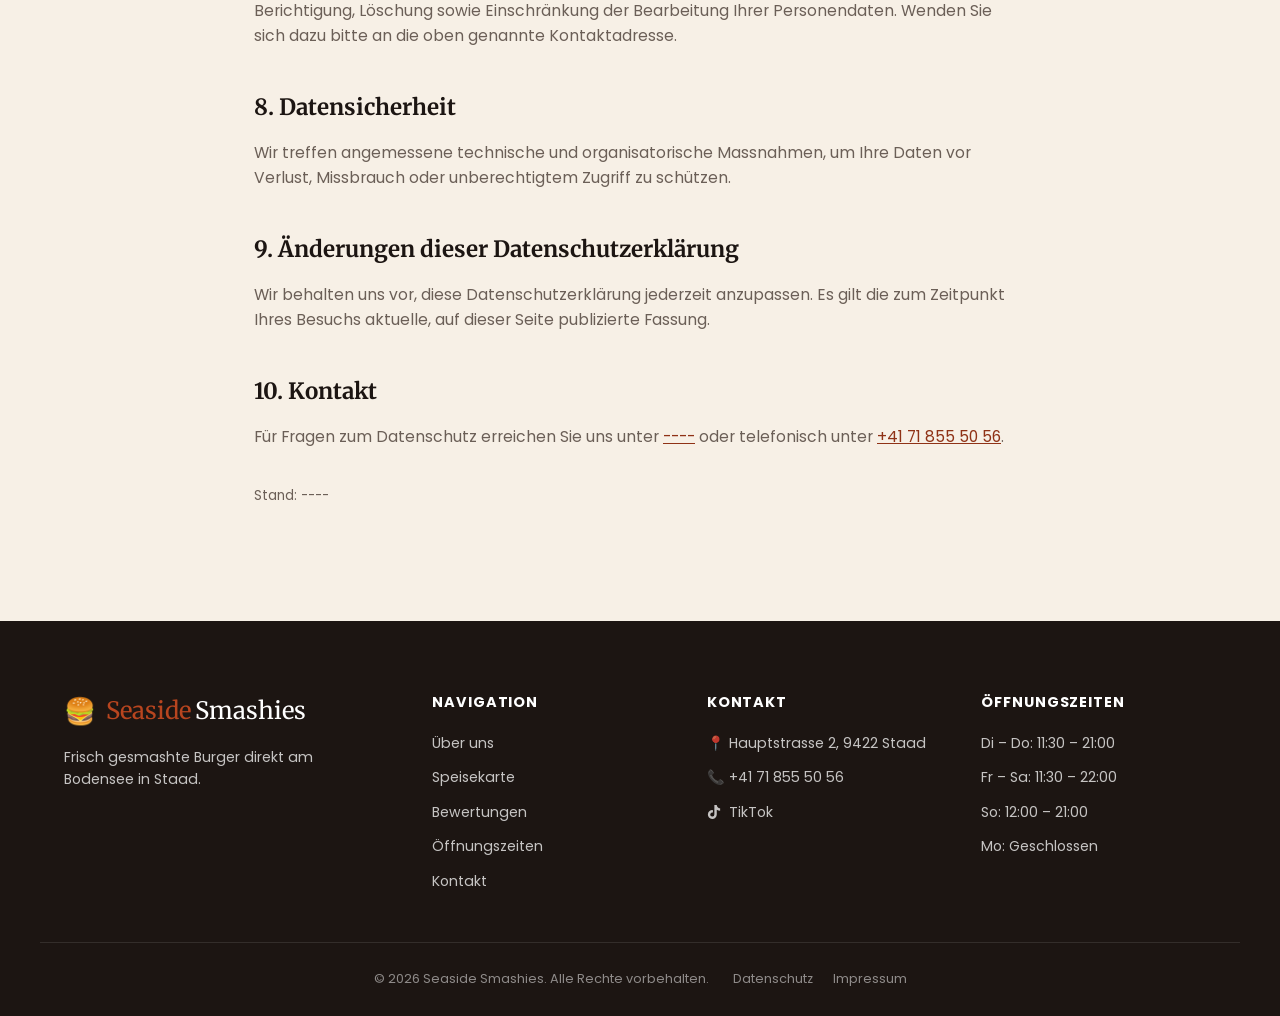
==== commit 71645ac7: "Add files via upload" ====
--- a/datenschutz.html
+++ b/datenschutz.html
@@ -38,7 +38,6 @@
       </nav>
 
       <div class="header-actions">
-        <a href="tel:+41718555056" class="header-phone">📞 071 855 50 56</a>
         <a href="index.html#kontakt" class="btn btn-primary btn-sm header-cta">Jetzt bestellen</a>
         <button class="nav-toggle" id="navToggle" aria-label="Menü öffnen" aria-expanded="false">
           <span></span><span></span><span></span>
@@ -165,7 +164,7 @@
         <ul>
           <li>📍 Hauptstrasse 2, 9422 Staad</li>
           <li>📞 <a href="tel:+41718555056">+41 71 855 50 56</a></li>
-          <li>🎵 <a href="https://www.tiktok.com/@seasidesmashies" target="_blank" rel="noopener">TikTok</a></li>
+          <li class="footer-icon-link"><svg viewBox="0 0 448 512" width="14" height="14" fill="currentColor" aria-hidden="true"><path d="M448,209.91a210.06,210.06,0,0,1-122.77-39.25V349.38A162.55,162.55,0,1,1,185,188.31V278.2a74.62,74.62,0,1,0,52.23,71.18V0l88,0a121.18,121.18,0,0,0,1.86,22.17h0A122.18,122.18,0,0,0,381,102.39a121.43,121.43,0,0,0,67,20.14Z"/></svg><a href="https://www.tiktok.com/@seasidesmashies" target="_blank" rel="noopener">TikTok</a></li>
         </ul>
       </div>
 
--- a/assets/css/style.css
+++ b/assets/css/style.css
@@ -189,6 +189,7 @@
   color: var(--white);
   font-weight: 600;
   font-size: 0.95rem;
+  white-space: nowrap;
   position: relative;
   padding: 6px 0;
   transition: color 0.2s ease;
@@ -212,15 +213,6 @@
   align-items: center;
   gap: 18px;
 }
-
-.header-phone {
-  color: var(--white);
-  font-weight: 600;
-  font-size: 0.9rem;
-  opacity: 0.9;
-}
-
-.header-phone:hover { opacity: 1; color: var(--orange-light); }
 
 .nav-toggle {
   display: none;
@@ -343,48 +335,6 @@
 }
 
 .hero-copy { max-width: 640px; }
-
-.hero-review-card {
-  position: absolute;
-  bottom: 9%;
-  right: 6%;
-  z-index: 2;
-  background: rgba(28, 21, 18, 0.9);
-  border: 1px solid rgba(255, 255, 255, 0.12);
-  backdrop-filter: blur(10px);
-  border-radius: var(--radius-md);
-  padding: 18px 22px;
-  max-width: 260px;
-  box-shadow: var(--shadow-strong);
-}
-
-.hero-review-card .stars {
-  color: var(--yellow);
-  letter-spacing: 2px;
-  font-size: 0.9rem;
-  margin-bottom: 8px;
-}
-
-.hero-review-card p {
-  color: var(--cream);
-  font-family: var(--font-display);
-  font-style: italic;
-  font-size: 0.95rem;
-  line-height: 1.4;
-  margin-bottom: 10px;
-}
-
-.hero-review-card span {
-  display: flex;
-  align-items: center;
-  justify-content: space-between;
-  font-size: 0.78rem;
-  color: rgba(247, 240, 230, 0.6);
-}
-
-.hero-review-card span b {
-  color: var(--orange-light);
-}
 
 .scroll-cue {
   position: absolute;
@@ -830,26 +780,24 @@
 }
 
 .footer-col ul { display: flex; flex-direction: column; gap: 12px; font-size: 0.88rem; }
+.footer-icon-link { display: flex; align-items: center; gap: 8px; }
 .footer-col a:hover { color: var(--orange-light); }
 
 .footer-bottom {
   display: flex;
   align-items: center;
-  justify-content: space-between;
-  gap: 16px;
+  justify-content: center;
+  gap: 24px;
   flex-wrap: wrap;
   padding: 26px 0;
   font-size: 0.8rem;
   color: rgba(255,255,255,0.5);
+  text-align: center;
 }
 
 .footer-legal { display: flex; gap: 20px; }
 .footer-legal a { color: rgba(255,255,255,0.5); }
 .footer-legal a:hover { color: var(--orange-light); }
-
-@media (max-width: 640px) {
-  .footer-bottom { justify-content: center; text-align: center; }
-}
 
 /* ---------------- Back to top ---------------- */
 .back-to-top {
@@ -878,7 +826,6 @@
 /* ---------------- Responsive ---------------- */
 @media (max-width: 1024px) {
   .main-nav { display: none; }
-  .header-phone { display: none; }
   .header-cta { display: none; }
   .nav-toggle { display: flex; }
 
@@ -897,15 +844,8 @@
   .main-nav.open .nav-link { display: block; padding: 12px 0; border-bottom: 1px solid rgba(255,255,255,0.08); }
   .main-nav.open .mobile-nav-cta { display: flex; width: 100%; margin-top: 18px; }
 
-  .hero { flex-direction: column; }
   .hero-copy { text-align: center; margin: 0 auto; }
   .hero-badges, .hero-cta, .hero-facts { justify-content: center; }
-  .hero-review-card {
-    position: static;
-    width: 100%;
-    max-width: 320px;
-    margin: 28px auto 0;
-  }
   .about-inner, .hours-inner, .contact-grid { grid-template-columns: 1fr; }
   .about-media { max-width: 380px; margin: 0 auto 40px; }
   .testimonial-grid { grid-template-columns: 1fr 1fr; }
@@ -921,7 +861,6 @@
   .footer-inner { grid-template-columns: 1fr; text-align: left; }
   .rating-row { flex-direction: column; align-items: stretch; }
   .hero { padding-top: 120px; }
-  .hero-review-card { max-width: 300px; }
 }
 
 @media (prefers-reduced-motion: reduce) {
